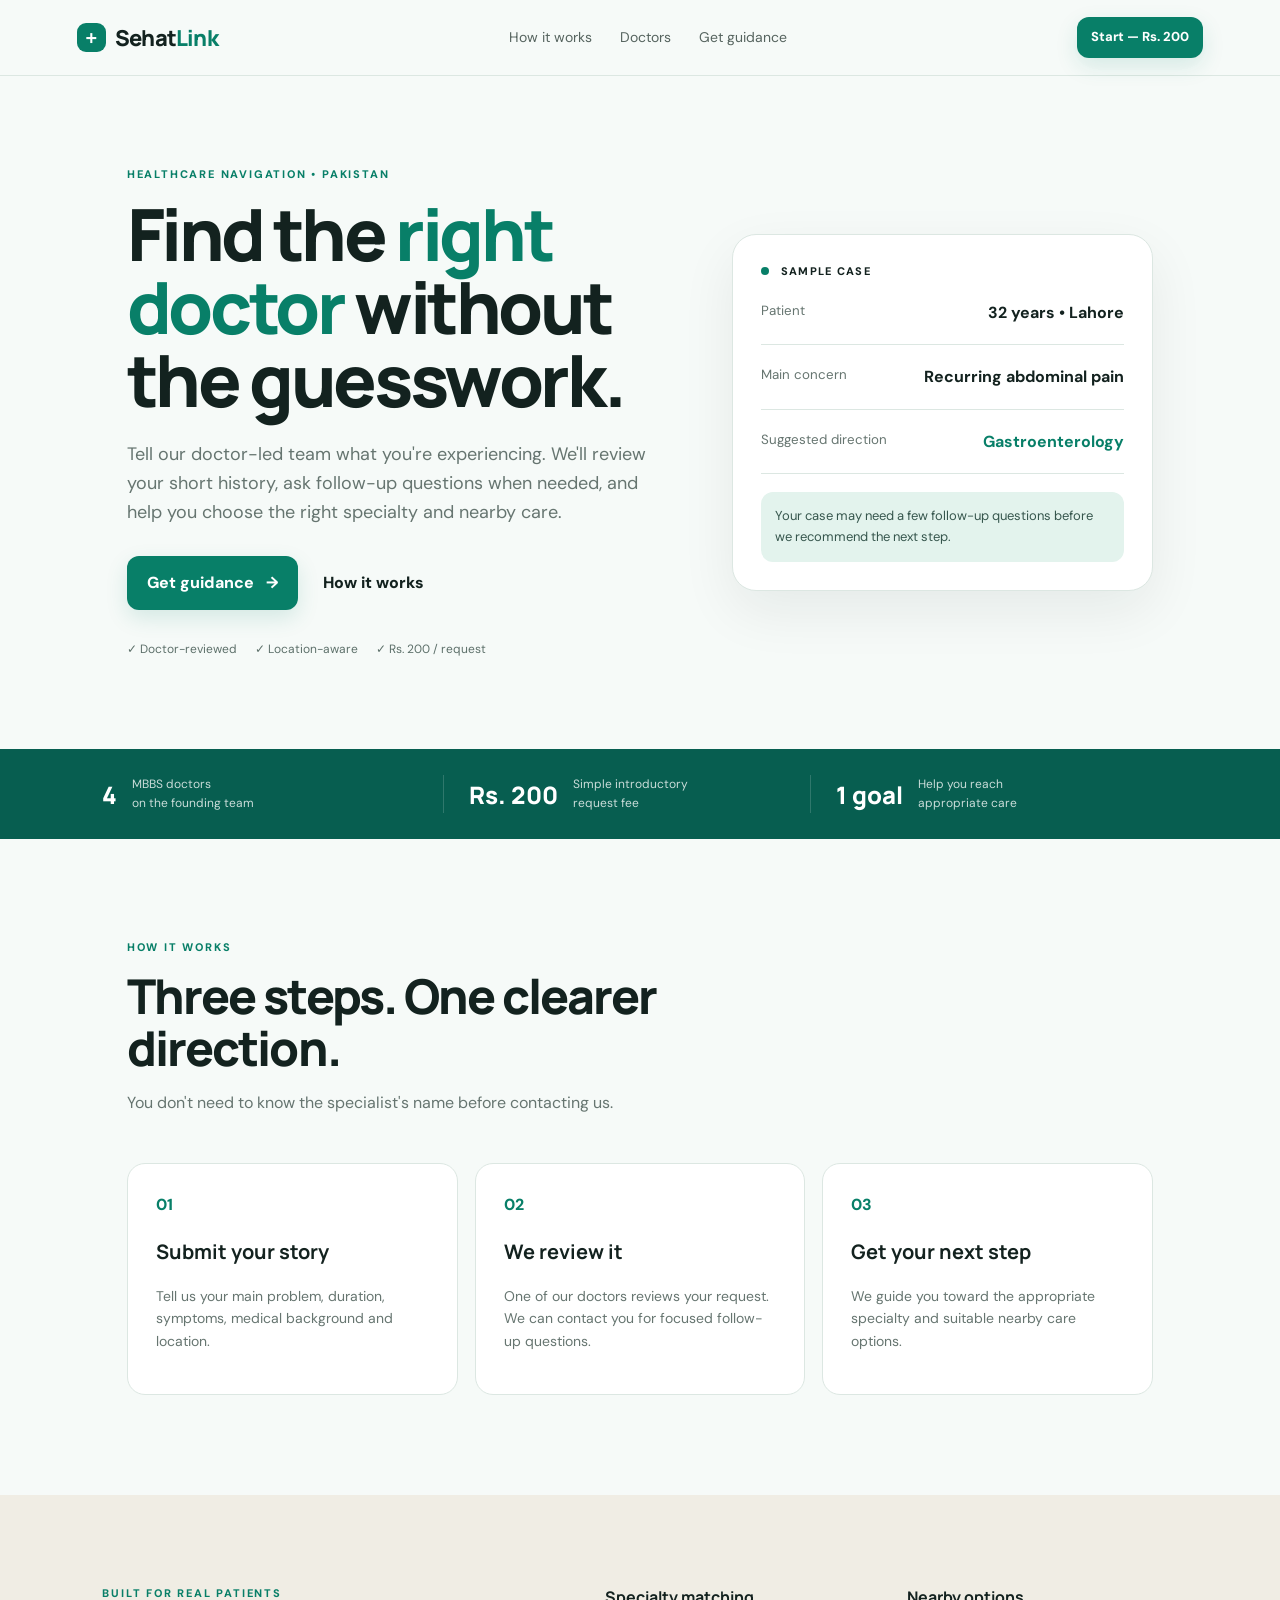
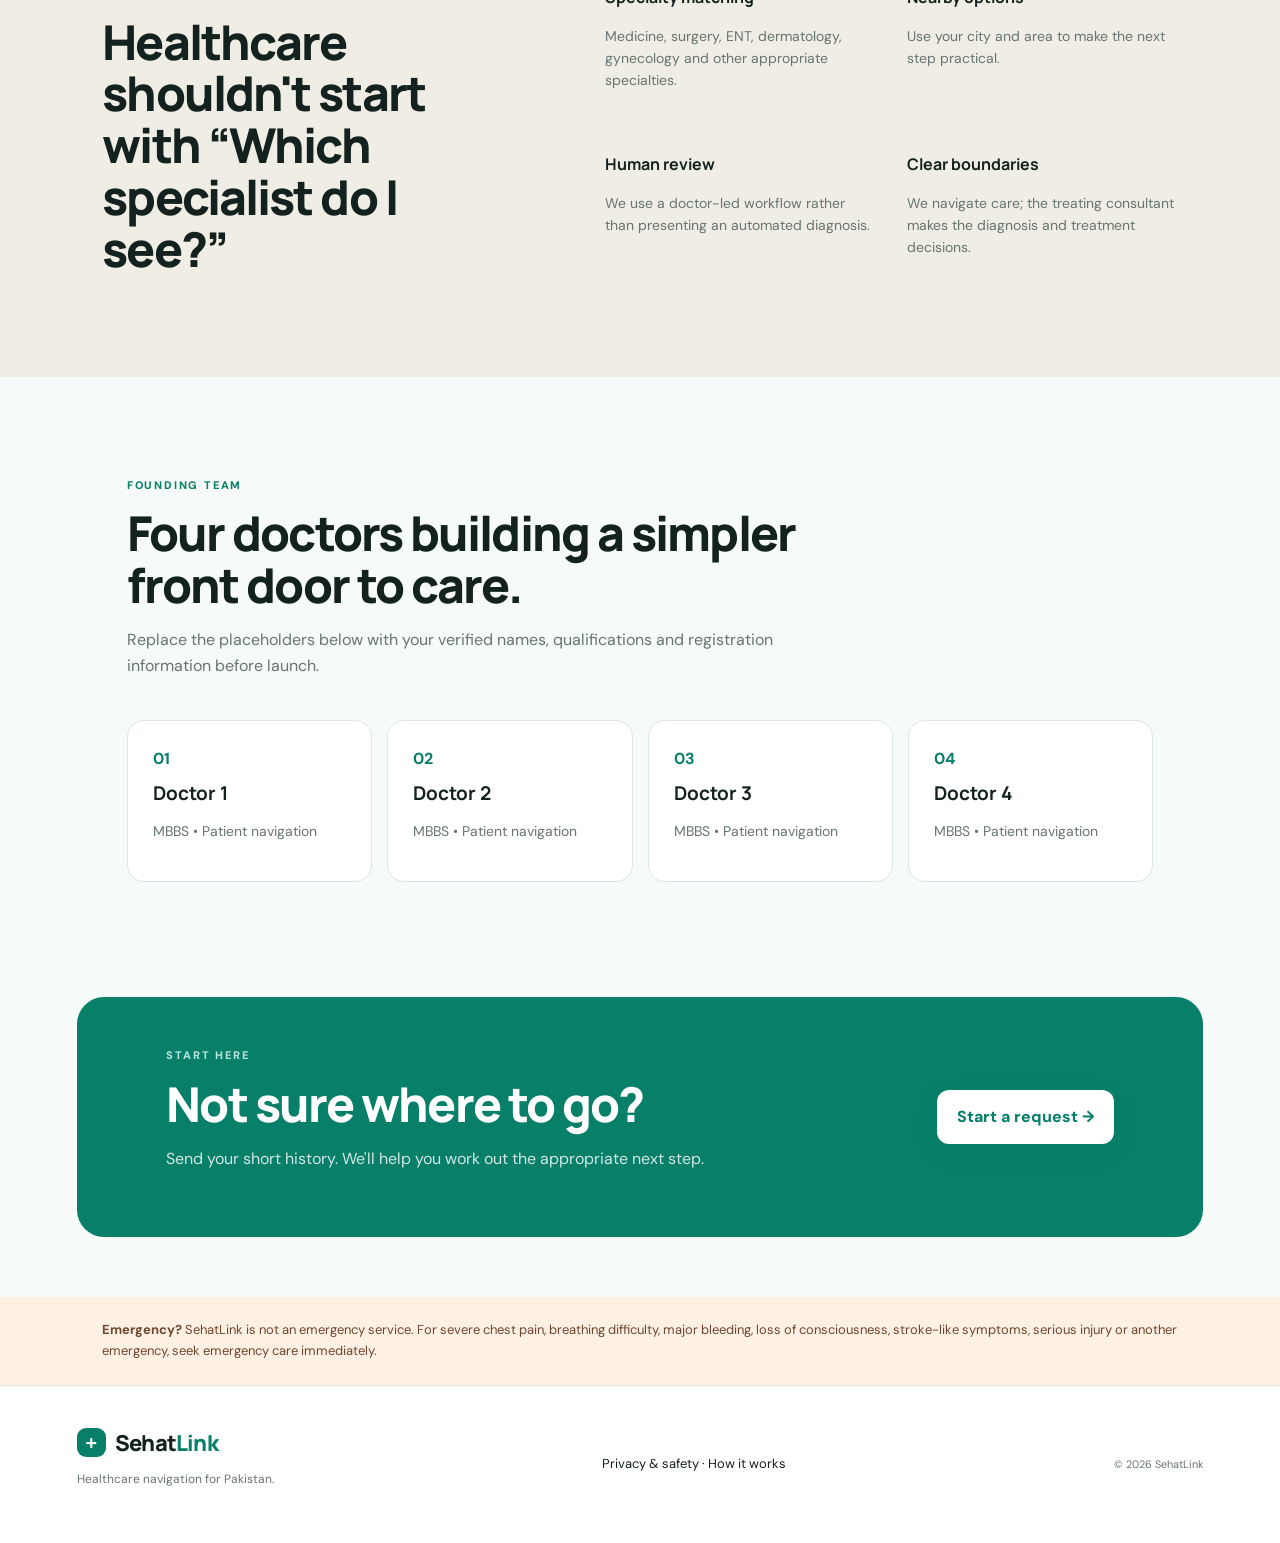
==== index.html @ db897bef "Add files via upload" ====
<!doctype html>
<html lang="en">
<head>
<meta charset="utf-8"><meta name="viewport" content="width=device-width,initial-scale=1">
<title>SehatLink — Find the right doctor</title>
<meta name="description" content="SehatLink helps patients in Pakistan identify the right specialist and find appropriate nearby care.">
<link rel="stylesheet" href="styles.css">
</head>
<body>
<header class="nav"><a class="brand" href="index.html"><b>+</b> Sehat<span>Link</span></a>
<nav><a href="#how">How it works</a><a href="#team">Doctors</a><a href="request.html">Get guidance</a></nav>
<a class="btn small" href="request.html">Start — Rs. 200</a></header>

<main>
<section class="hero">
<div><div class="eyebrow">HEALTHCARE NAVIGATION • PAKISTAN</div>
<h1>Find the <em>right doctor</em> without the guesswork.</h1>
<p>Tell our doctor-led team what you're experiencing. We'll review your short history, ask follow-up questions when needed, and help you choose the right specialty and nearby care.</p>
<div class="actions"><a class="btn" href="request.html">Get guidance <span>→</span></a><a class="plain" href="#how">How it works</a></div>
<div class="trust"><span>✓ Doctor-reviewed</span><span>✓ Location-aware</span><span>✓ Rs. 200 / request</span></div></div>
<div class="hero-panel"><div class="panel-label"><i></i> SAMPLE CASE</div>
<div class="case"><small>Patient</small><b>32 years • Lahore</b></div>
<div class="case"><small>Main concern</small><b>Recurring abdominal pain</b></div>
<div class="case"><small>Suggested direction</small><strong>Gastroenterology</strong></div>
<div class="case-note">Your case may need a few follow-up questions before we recommend the next step.</div></div>
</section>

<section class="stats"><div><b>4</b><span>MBBS doctors<br>on the founding team</span></div><div><b>Rs. 200</b><span>Simple introductory<br>request fee</span></div><div><b>1 goal</b><span>Help you reach<br>appropriate care</span></div></section>

<section id="how" class="section"><div class="head"><div class="eyebrow">HOW IT WORKS</div><h2>Three steps. One clearer direction.</h2><p>You don't need to know the specialist's name before contacting us.</p></div>
<div class="steps"><article><span>01</span><h3>Submit your story</h3><p>Tell us your main problem, duration, symptoms, medical background and location.</p></article>
<article><span>02</span><h3>We review it</h3><p>One of our doctors reviews your request. We can contact you for focused follow-up questions.</p></article>
<article><span>03</span><h3>Get your next step</h3><p>We guide you toward the appropriate specialty and suitable nearby care options.</p></article></div></section>

<section class="split"><div><div class="eyebrow">BUILT FOR REAL PATIENTS</div><h2>Healthcare shouldn't start with “Which specialist do I see?”</h2></div>
<div class="features"><div><b>Specialty matching</b><p>Medicine, surgery, ENT, dermatology, gynecology and other appropriate specialties.</p></div>
<div><b>Nearby options</b><p>Use your city and area to make the next step practical.</p></div>
<div><b>Human review</b><p>We use a doctor-led workflow rather than presenting an automated diagnosis.</p></div>
<div><b>Clear boundaries</b><p>We navigate care; the treating consultant makes the diagnosis and treatment decisions.</p></div></div></section>

<section id="team" class="section team"><div class="head"><div class="eyebrow">FOUNDING TEAM</div><h2>Four doctors building a simpler front door to care.</h2><p>Replace the placeholders below with your verified names, qualifications and registration information before launch.</p></div>
<div class="teamgrid"><div><b>01</b><h3>Doctor 1</h3><p>MBBS • Patient navigation</p></div><div><b>02</b><h3>Doctor 2</h3><p>MBBS • Patient navigation</p></div><div><b>03</b><h3>Doctor 3</h3><p>MBBS • Patient navigation</p></div><div><b>04</b><h3>Doctor 4</h3><p>MBBS • Patient navigation</p></div></div></section>

<section class="cta"><div><div class="eyebrow">START HERE</div><h2>Not sure where to go?</h2><p>Send your short history. We'll help you work out the appropriate next step.</p></div><a class="btn white" href="request.html">Start a request →</a></section>
<section class="alert"><b>Emergency?</b> SehatLink is not an emergency service. For severe chest pain, breathing difficulty, major bleeding, loss of consciousness, stroke-like symptoms, serious injury or another emergency, seek emergency care immediately.</section>
</main>
<footer><div><a class="brand" href="index.html"><b>+</b> Sehat<span>Link</span></a><p>Healthcare navigation for Pakistan.</p></div><div><a href="privacy.html">Privacy & safety</a> · <a href="how-it-works.html">How it works</a></div><small>© 2026 SehatLink</small></footer>
</body></html>
---- styles.css ----
@import url('https://fonts.googleapis.com/css2?family=DM+Sans:wght@400;500;600;700&family=Manrope:wght@600;700;800&display=swap');
:root{--ink:#13221f;--muted:#667570;--bg:#f6faf8;--white:#fff;--green:#087f68;--deep:#075e50;--mint:#e3f3ed;--cream:#f0ede4;--line:#dce7e2;--orange:#fff0e4}*{box-sizing:border-box}body{margin:0;background:var(--bg);color:var(--ink);font-family:"DM Sans",sans-serif;line-height:1.6}a{text-decoration:none;color:inherit}.nav{height:76px;padding:0 6%;display:flex;align-items:center;justify-content:space-between;border-bottom:1px solid var(--line);background:rgba(246,250,248,.92);position:sticky;top:0;z-index:5;backdrop-filter:blur(12px)}.brand{font:800 22px Manrope;letter-spacing:-.8px}.brand b{display:inline-grid;place-items:center;background:var(--green);color:#fff;width:29px;height:29px;border-radius:9px;margin-right:6px}.brand span{color:var(--green)}nav{display:flex;gap:28px;font-size:14px;color:#56645f}.btn{display:inline-flex;align-items:center;justify-content:center;gap:12px;background:var(--green);color:#fff;border:0;border-radius:12px;padding:14px 20px;font-weight:800;cursor:pointer;box-shadow:0 8px 22px #087f6824}.btn:hover{background:var(--deep)}.small{padding:10px 14px;font-size:13px}.white{background:#fff;color:var(--green)}.hero{max-width:1180px;margin:auto;padding:90px 6%;display:grid;grid-template-columns:1.12fr .88fr;gap:70px;align-items:center}.eyebrow{font-size:11px;font-weight:800;letter-spacing:1.8px;color:var(--green);margin-bottom:13px}.hero h1,.request-intro h1{font:800 clamp(44px,6vw,72px)/1.02 Manrope;letter-spacing:-3.4px;margin:0 0 23px}.hero h1 em{color:var(--green);font-style:normal}.hero p{font-size:18px;color:var(--muted);max-width:650px}.actions{display:flex;align-items:center;gap:25px;margin:30px 0}.plain{font-weight:800}.trust{display:flex;gap:18px;flex-wrap:wrap;font-size:12px;color:#5d706a}.hero-panel{background:#fff;border:1px solid var(--line);border-radius:24px;padding:28px;box-shadow:0 20px 55px #12201d12}.panel-label{font-size:11px;font-weight:800;letter-spacing:1.3px}.panel-label i{display:inline-block;width:8px;height:8px;background:var(--green);border-radius:50%;margin-right:7px}.case{display:flex;justify-content:space-between;gap:15px;padding:19px 0;border-bottom:1px solid var(--line)}.case small{color:var(--muted)}.case strong{color:var(--green)}.case-note{margin-top:18px;padding:14px;background:var(--mint);border-radius:12px;font-size:13px;color:#36564d}.stats{display:grid;grid-template-columns:repeat(3,1fr);background:var(--deep);color:#fff;padding:26px 8%;gap:25px}.stats div{display:flex;align-items:center;gap:15px;border-right:1px solid #ffffff2a}.stats div:last-child{border:0}.stats b{font:800 24px Manrope}.stats span{font-size:12px;opacity:.78}.section{max-width:1180px;margin:auto;padding:100px 6%}.head{max-width:700px}.head h2,.split h2,.cta h2{font:800 clamp(31px,4vw,48px)/1.08 Manrope;letter-spacing:-1.9px;margin:0 0 12px}.head p{color:var(--muted)}.steps{display:grid;grid-template-columns:repeat(3,1fr);gap:17px;margin-top:48px}.steps article{background:#fff;border:1px solid var(--line);border-radius:18px;padding:28px}.steps span{color:var(--green);font-weight:800}.steps h3{font:700 20px Manrope}.steps p,.features p,.teamgrid p{font-size:14px;color:var(--muted)}.split{background:var(--cream);padding:90px 8%;display:grid;grid-template-columns:.85fr 1.15fr;gap:80px}.features{display:grid;grid-template-columns:1fr 1fr;gap:32px}.features b{font:700 16px Manrope}.teamgrid{display:grid;grid-template-columns:repeat(4,1fr);gap:15px;margin-top:42px}.teamgrid>div{background:#fff;border:1px solid var(--line);border-radius:17px;padding:25px}.teamgrid b{color:var(--green)}.teamgrid h3{font:700 19px Manrope;margin:8px 0 0}.cta{margin:15px 6% 60px;padding:50px 7%;border-radius:27px;background:var(--green);color:#fff;display:flex;justify-content:space-between;align-items:center;gap:30px}.cta .eyebrow{color:#b8e5db}.cta p{opacity:.82}.alert{background:var(--orange);padding:23px 8%;font-size:13px;color:#70462d}.alert p{margin:6px 0}.big{margin-top:45px;border:1px solid #ead9c9;border-radius:17px}.request,.info{max-width:920px;margin:auto;padding:72px 6%}.request-intro{max-width:720px;margin-bottom:35px}.request-intro h1{font-size:52px}.request-intro p{color:var(--muted);font-size:17px}.progress{height:5px;background:var(--line);border-radius:9px;margin-bottom:24px}.progress span:first-child{display:block;width:50%;height:100%;background:var(--green);border-radius:9px}.progress.hidden{display:none}form,.payment{background:#fff;border:1px solid var(--line);border-radius:23px;padding:32px;box-shadow:0 20px 55px #12201d0d}form section{padding-bottom:27px;margin-bottom:28px;border-bottom:1px solid var(--line)}form section:last-of-type{border-bottom:0}.grid{display:grid;grid-template-columns:1fr 1fr;gap:16px}label{font-size:13px;font-weight:700;display:block;margin-bottom:14px}input,select,textarea{width:100%;margin-top:7px;border:1px solid #d4dfda;border-radius:10px;padding:13px 14px;font:inherit;background:#fbfdfc;outline:none}textarea{resize:vertical}input:focus,select:focus,textarea:focus{border-color:var(--green);box-shadow:0 0 0 3px #087f6814}.choices{display:grid;grid-template-columns:1fr 1fr;gap:12px}.choices label{border:1px solid var(--line);padding:16px;border-radius:13px}.choices input{width:auto;margin-right:8px}.consent label{font-weight:400;color:var(--muted);display:flex;gap:8px}.consent input{width:auto;margin-top:3px}.fee{background:var(--mint);padding:20px;border-radius:15px;display:flex;justify-content:space-between;gap:20px;align-items:center}.fee small{font-weight:800;letter-spacing:1.2px;color:var(--green)}.fee strong{display:block;font:800 30px Manrope}.fee p{font-size:12px;color:#45665d}.paytag{border:1px dashed #74a99d;padding:15px;text-align:center;font-size:10px;font-weight:800;color:var(--green);border-radius:10px}.full{width:100%}.tiny{font-size:11px;color:var(--muted);text-align:center}.hidden{display:none}.payment h2{font:800 35px Manrope}.caseid{padding:15px;background:var(--mint);border-radius:10px;margin:20px 0}.paymethods{display:grid;grid-template-columns:repeat(3,1fr);gap:12px;margin:20px 0 28px}.paymethods div{border:1px solid var(--line);padding:18px;border-radius:12px}.paymethods b,.paymethods small{display:block}.paymethods small{font-size:11px;color:var(--muted);margin-top:5px}.timeline article{display:grid;grid-template-columns:65px 1fr;gap:20px;padding:28px 0;border-top:1px solid var(--line)}.timeline i{font-style:normal;font-weight:800;color:var(--green)}.timeline h2{font:700 24px Manrope;margin:0}.timeline p{color:var(--muted);margin:5px 0}.privacygrid{display:grid;grid-template-columns:1fr 1fr;gap:16px}.privacygrid div{background:#fff;border:1px solid var(--line);border-radius:16px;padding:24px}.privacygrid h2{font:700 20px Manrope;margin:0}.privacygrid p{font-size:14px;color:var(--muted)}footer{padding:42px 6%;display:flex;align-items:center;justify-content:space-between;gap:20px;background:#fff;border-top:1px solid var(--line);font-size:13px}footer p{font-size:12px;color:var(--muted)}footer small{color:var(--muted)}@media(max-width:800px){.nav{padding:0 4%;height:68px}.nav nav{display:none}.nav .small{display:none}.hero{grid-template-columns:1fr;padding-top:65px}.stats{grid-template-columns:1fr}.stats div{border-right:0;border-bottom:1px solid #ffffff2a;padding-bottom:15px}.steps,.teamgrid,.features,.privacygrid,.choices,.paymethods,.grid,.split{grid-template-columns:1fr}.split{padding:70px 7%;gap:35px}.cta{display:block;margin:10px 4% 45px}.cta .btn{margin-top:15px}.request,.info{padding-top:55px}.request-intro h1{font-size:40px}form,.payment{padding:21px}footer{align-items:flex-start;flex-direction:column}.hero h1{letter-spacing:-2.3px}}
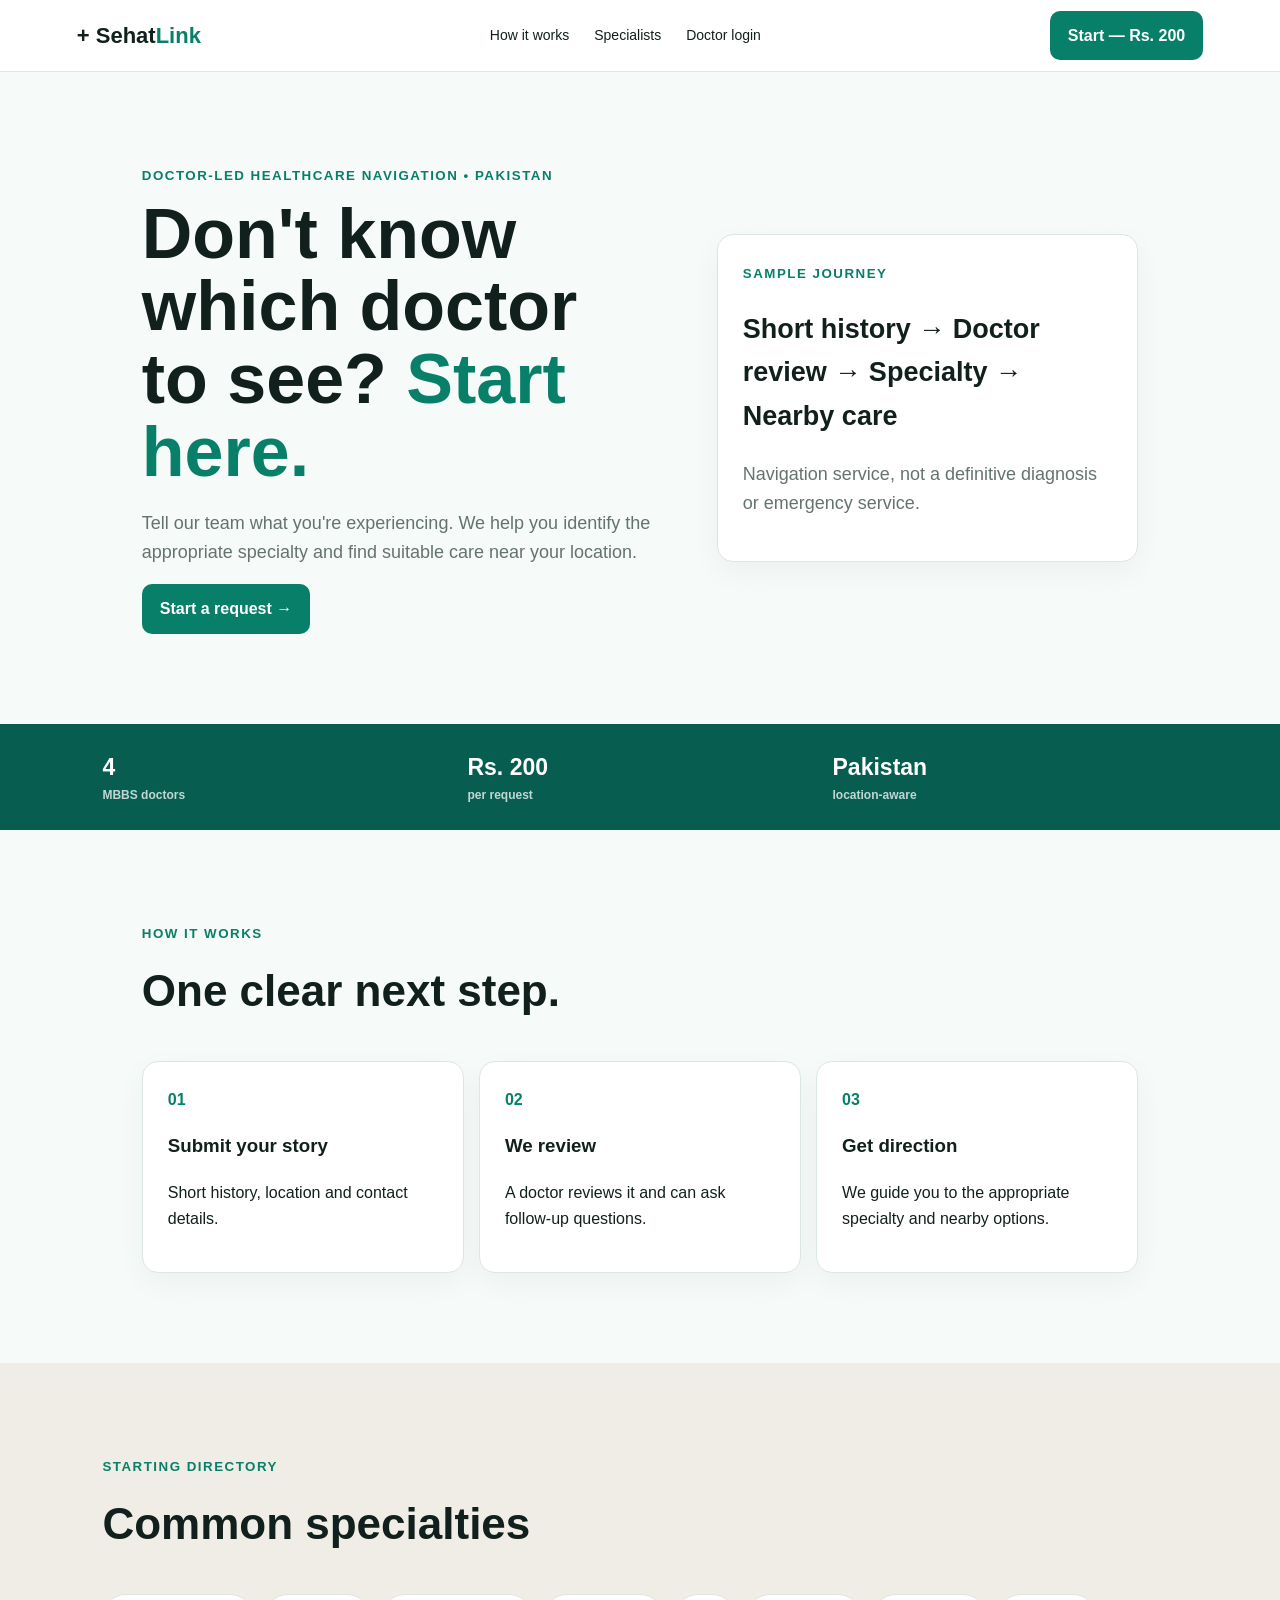
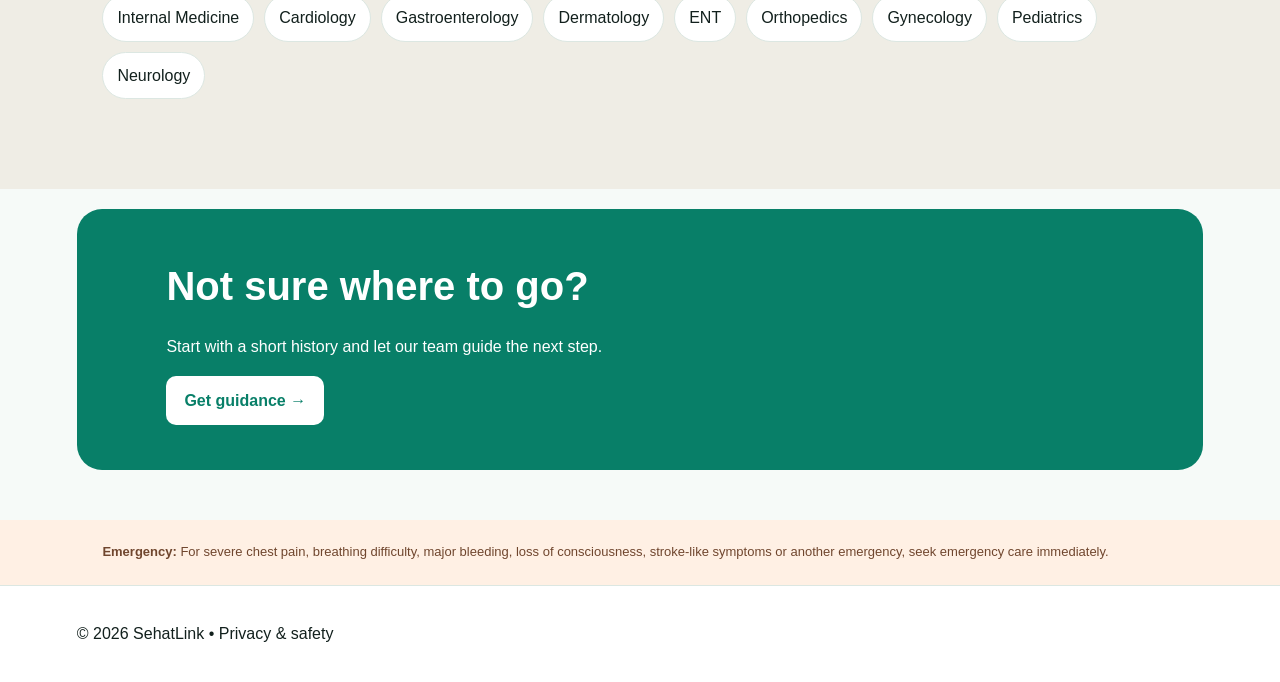
==== commit 10a9b1b6: "Add files via upload" ====
--- a/index.html
+++ b/index.html
@@ -1,48 +1,9 @@
-<!doctype html>
-<html lang="en">
-<head>
-<meta charset="utf-8"><meta name="viewport" content="width=device-width,initial-scale=1">
-<title>SehatLink — Find the right doctor</title>
-<meta name="description" content="SehatLink helps patients in Pakistan identify the right specialist and find appropriate nearby care.">
-<link rel="stylesheet" href="styles.css">
-</head>
-<body>
-<header class="nav"><a class="brand" href="index.html"><b>+</b> Sehat<span>Link</span></a>
-<nav><a href="#how">How it works</a><a href="#team">Doctors</a><a href="request.html">Get guidance</a></nav>
-<a class="btn small" href="request.html">Start — Rs. 200</a></header>
-
-<main>
-<section class="hero">
-<div><div class="eyebrow">HEALTHCARE NAVIGATION • PAKISTAN</div>
-<h1>Find the <em>right doctor</em> without the guesswork.</h1>
-<p>Tell our doctor-led team what you're experiencing. We'll review your short history, ask follow-up questions when needed, and help you choose the right specialty and nearby care.</p>
-<div class="actions"><a class="btn" href="request.html">Get guidance <span>→</span></a><a class="plain" href="#how">How it works</a></div>
-<div class="trust"><span>✓ Doctor-reviewed</span><span>✓ Location-aware</span><span>✓ Rs. 200 / request</span></div></div>
-<div class="hero-panel"><div class="panel-label"><i></i> SAMPLE CASE</div>
-<div class="case"><small>Patient</small><b>32 years • Lahore</b></div>
-<div class="case"><small>Main concern</small><b>Recurring abdominal pain</b></div>
-<div class="case"><small>Suggested direction</small><strong>Gastroenterology</strong></div>
-<div class="case-note">Your case may need a few follow-up questions before we recommend the next step.</div></div>
-</section>
-
-<section class="stats"><div><b>4</b><span>MBBS doctors<br>on the founding team</span></div><div><b>Rs. 200</b><span>Simple introductory<br>request fee</span></div><div><b>1 goal</b><span>Help you reach<br>appropriate care</span></div></section>
-
-<section id="how" class="section"><div class="head"><div class="eyebrow">HOW IT WORKS</div><h2>Three steps. One clearer direction.</h2><p>You don't need to know the specialist's name before contacting us.</p></div>
-<div class="steps"><article><span>01</span><h3>Submit your story</h3><p>Tell us your main problem, duration, symptoms, medical background and location.</p></article>
-<article><span>02</span><h3>We review it</h3><p>One of our doctors reviews your request. We can contact you for focused follow-up questions.</p></article>
-<article><span>03</span><h3>Get your next step</h3><p>We guide you toward the appropriate specialty and suitable nearby care options.</p></article></div></section>
-
-<section class="split"><div><div class="eyebrow">BUILT FOR REAL PATIENTS</div><h2>Healthcare shouldn't start with “Which specialist do I see?”</h2></div>
-<div class="features"><div><b>Specialty matching</b><p>Medicine, surgery, ENT, dermatology, gynecology and other appropriate specialties.</p></div>
-<div><b>Nearby options</b><p>Use your city and area to make the next step practical.</p></div>
-<div><b>Human review</b><p>We use a doctor-led workflow rather than presenting an automated diagnosis.</p></div>
-<div><b>Clear boundaries</b><p>We navigate care; the treating consultant makes the diagnosis and treatment decisions.</p></div></div></section>
-
-<section id="team" class="section team"><div class="head"><div class="eyebrow">FOUNDING TEAM</div><h2>Four doctors building a simpler front door to care.</h2><p>Replace the placeholders below with your verified names, qualifications and registration information before launch.</p></div>
-<div class="teamgrid"><div><b>01</b><h3>Doctor 1</h3><p>MBBS • Patient navigation</p></div><div><b>02</b><h3>Doctor 2</h3><p>MBBS • Patient navigation</p></div><div><b>03</b><h3>Doctor 3</h3><p>MBBS • Patient navigation</p></div><div><b>04</b><h3>Doctor 4</h3><p>MBBS • Patient navigation</p></div></div></section>
-
-<section class="cta"><div><div class="eyebrow">START HERE</div><h2>Not sure where to go?</h2><p>Send your short history. We'll help you work out the appropriate next step.</p></div><a class="btn white" href="request.html">Start a request →</a></section>
-<section class="alert"><b>Emergency?</b> SehatLink is not an emergency service. For severe chest pain, breathing difficulty, major bleeding, loss of consciousness, stroke-like symptoms, serious injury or another emergency, seek emergency care immediately.</section>
-</main>
-<footer><div><a class="brand" href="index.html"><b>+</b> Sehat<span>Link</span></a><p>Healthcare navigation for Pakistan.</p></div><div><a href="privacy.html">Privacy & safety</a> · <a href="how-it-works.html">How it works</a></div><small>© 2026 SehatLink</small></footer>
-</body></html>+<!doctype html><html><head><meta charset="utf-8"><meta name="viewport" content="width=device-width,initial-scale=1"><title>SehatLink Pakistan</title><link rel="stylesheet" href="styles.css"></head><body>
+<header><a class="logo" href="index.html">+ Sehat<span>Link</span></a><nav><a href="#how">How it works</a><a href="specialists.html">Specialists</a><a href="doctor-login.html">Doctor login</a></nav><a class="btn" href="request.html">Start — Rs. 200</a></header>
+<main><section class="hero"><div><small>DOCTOR-LED HEALTHCARE NAVIGATION • PAKISTAN</small><h1>Don't know which doctor to see? <em>Start here.</em></h1><p>Tell our team what you're experiencing. We help you identify the appropriate specialty and find suitable care near your location.</p><a class="btn" href="request.html">Start a request →</a></div><div class="card"><small>SAMPLE JOURNEY</small><h2>Short history → Doctor review → Specialty → Nearby care</h2><p>Navigation service, not a definitive diagnosis or emergency service.</p></div></section>
+<section class="stats"><b>4 <small>MBBS doctors</small></b><b>Rs. 200 <small>per request</small></b><b>Pakistan <small>location-aware</small></b></section>
+<section id="how" class="section"><small>HOW IT WORKS</small><h2>One clear next step.</h2><div class="grid3"><article><b>01</b><h3>Submit your story</h3><p>Short history, location and contact details.</p></article><article><b>02</b><h3>We review</h3><p>A doctor reviews it and can ask follow-up questions.</p></article><article><b>03</b><h3>Get direction</h3><p>We guide you to the appropriate specialty and nearby options.</p></article></div></section>
+<section class="section cream"><small>STARTING DIRECTORY</small><h2>Common specialties</h2><div class="chips"><span>Internal Medicine</span><span>Cardiology</span><span>Gastroenterology</span><span>Dermatology</span><span>ENT</span><span>Orthopedics</span><span>Gynecology</span><span>Pediatrics</span><span>Neurology</span></div></section>
+<section class="cta"><h2>Not sure where to go?</h2><p>Start with a short history and let our team guide the next step.</p><a class="btn white" href="request.html">Get guidance →</a></section>
+<div class="alert"><b>Emergency:</b> For severe chest pain, breathing difficulty, major bleeding, loss of consciousness, stroke-like symptoms or another emergency, seek emergency care immediately.</div></main>
+<footer>© 2026 SehatLink • <a href="privacy.html">Privacy & safety</a></footer></body></html>
--- a/styles.css
+++ b/styles.css
@@ -1,2 +1 @@
-@import url('https://fonts.googleapis.com/css2?family=DM+Sans:wght@400;500;600;700&family=Manrope:wght@600;700;800&display=swap');
-:root{--ink:#13221f;--muted:#667570;--bg:#f6faf8;--white:#fff;--green:#087f68;--deep:#075e50;--mint:#e3f3ed;--cream:#f0ede4;--line:#dce7e2;--orange:#fff0e4}*{box-sizing:border-box}body{margin:0;background:var(--bg);color:var(--ink);font-family:"DM Sans",sans-serif;line-height:1.6}a{text-decoration:none;color:inherit}.nav{height:76px;padding:0 6%;display:flex;align-items:center;justify-content:space-between;border-bottom:1px solid var(--line);background:rgba(246,250,248,.92);position:sticky;top:0;z-index:5;backdrop-filter:blur(12px)}.brand{font:800 22px Manrope;letter-spacing:-.8px}.brand b{display:inline-grid;place-items:center;background:var(--green);color:#fff;width:29px;height:29px;border-radius:9px;margin-right:6px}.brand span{color:var(--green)}nav{display:flex;gap:28px;font-size:14px;color:#56645f}.btn{display:inline-flex;align-items:center;justify-content:center;gap:12px;background:var(--green);color:#fff;border:0;border-radius:12px;padding:14px 20px;font-weight:800;cursor:pointer;box-shadow:0 8px 22px #087f6824}.btn:hover{background:var(--deep)}.small{padding:10px 14px;font-size:13px}.white{background:#fff;color:var(--green)}.hero{max-width:1180px;margin:auto;padding:90px 6%;display:grid;grid-template-columns:1.12fr .88fr;gap:70px;align-items:center}.eyebrow{font-size:11px;font-weight:800;letter-spacing:1.8px;color:var(--green);margin-bottom:13px}.hero h1,.request-intro h1{font:800 clamp(44px,6vw,72px)/1.02 Manrope;letter-spacing:-3.4px;margin:0 0 23px}.hero h1 em{color:var(--green);font-style:normal}.hero p{font-size:18px;color:var(--muted);max-width:650px}.actions{display:flex;align-items:center;gap:25px;margin:30px 0}.plain{font-weight:800}.trust{display:flex;gap:18px;flex-wrap:wrap;font-size:12px;color:#5d706a}.hero-panel{background:#fff;border:1px solid var(--line);border-radius:24px;padding:28px;box-shadow:0 20px 55px #12201d12}.panel-label{font-size:11px;font-weight:800;letter-spacing:1.3px}.panel-label i{display:inline-block;width:8px;height:8px;background:var(--green);border-radius:50%;margin-right:7px}.case{display:flex;justify-content:space-between;gap:15px;padding:19px 0;border-bottom:1px solid var(--line)}.case small{color:var(--muted)}.case strong{color:var(--green)}.case-note{margin-top:18px;padding:14px;background:var(--mint);border-radius:12px;font-size:13px;color:#36564d}.stats{display:grid;grid-template-columns:repeat(3,1fr);background:var(--deep);color:#fff;padding:26px 8%;gap:25px}.stats div{display:flex;align-items:center;gap:15px;border-right:1px solid #ffffff2a}.stats div:last-child{border:0}.stats b{font:800 24px Manrope}.stats span{font-size:12px;opacity:.78}.section{max-width:1180px;margin:auto;padding:100px 6%}.head{max-width:700px}.head h2,.split h2,.cta h2{font:800 clamp(31px,4vw,48px)/1.08 Manrope;letter-spacing:-1.9px;margin:0 0 12px}.head p{color:var(--muted)}.steps{display:grid;grid-template-columns:repeat(3,1fr);gap:17px;margin-top:48px}.steps article{background:#fff;border:1px solid var(--line);border-radius:18px;padding:28px}.steps span{color:var(--green);font-weight:800}.steps h3{font:700 20px Manrope}.steps p,.features p,.teamgrid p{font-size:14px;color:var(--muted)}.split{background:var(--cream);padding:90px 8%;display:grid;grid-template-columns:.85fr 1.15fr;gap:80px}.features{display:grid;grid-template-columns:1fr 1fr;gap:32px}.features b{font:700 16px Manrope}.teamgrid{display:grid;grid-template-columns:repeat(4,1fr);gap:15px;margin-top:42px}.teamgrid>div{background:#fff;border:1px solid var(--line);border-radius:17px;padding:25px}.teamgrid b{color:var(--green)}.teamgrid h3{font:700 19px Manrope;margin:8px 0 0}.cta{margin:15px 6% 60px;padding:50px 7%;border-radius:27px;background:var(--green);color:#fff;display:flex;justify-content:space-between;align-items:center;gap:30px}.cta .eyebrow{color:#b8e5db}.cta p{opacity:.82}.alert{background:var(--orange);padding:23px 8%;font-size:13px;color:#70462d}.alert p{margin:6px 0}.big{margin-top:45px;border:1px solid #ead9c9;border-radius:17px}.request,.info{max-width:920px;margin:auto;padding:72px 6%}.request-intro{max-width:720px;margin-bottom:35px}.request-intro h1{font-size:52px}.request-intro p{color:var(--muted);font-size:17px}.progress{height:5px;background:var(--line);border-radius:9px;margin-bottom:24px}.progress span:first-child{display:block;width:50%;height:100%;background:var(--green);border-radius:9px}.progress.hidden{display:none}form,.payment{background:#fff;border:1px solid var(--line);border-radius:23px;padding:32px;box-shadow:0 20px 55px #12201d0d}form section{padding-bottom:27px;margin-bottom:28px;border-bottom:1px solid var(--line)}form section:last-of-type{border-bottom:0}.grid{display:grid;grid-template-columns:1fr 1fr;gap:16px}label{font-size:13px;font-weight:700;display:block;margin-bottom:14px}input,select,textarea{width:100%;margin-top:7px;border:1px solid #d4dfda;border-radius:10px;padding:13px 14px;font:inherit;background:#fbfdfc;outline:none}textarea{resize:vertical}input:focus,select:focus,textarea:focus{border-color:var(--green);box-shadow:0 0 0 3px #087f6814}.choices{display:grid;grid-template-columns:1fr 1fr;gap:12px}.choices label{border:1px solid var(--line);padding:16px;border-radius:13px}.choices input{width:auto;margin-right:8px}.consent label{font-weight:400;color:var(--muted);display:flex;gap:8px}.consent input{width:auto;margin-top:3px}.fee{background:var(--mint);padding:20px;border-radius:15px;display:flex;justify-content:space-between;gap:20px;align-items:center}.fee small{font-weight:800;letter-spacing:1.2px;color:var(--green)}.fee strong{display:block;font:800 30px Manrope}.fee p{font-size:12px;color:#45665d}.paytag{border:1px dashed #74a99d;padding:15px;text-align:center;font-size:10px;font-weight:800;color:var(--green);border-radius:10px}.full{width:100%}.tiny{font-size:11px;color:var(--muted);text-align:center}.hidden{display:none}.payment h2{font:800 35px Manrope}.caseid{padding:15px;background:var(--mint);border-radius:10px;margin:20px 0}.paymethods{display:grid;grid-template-columns:repeat(3,1fr);gap:12px;margin:20px 0 28px}.paymethods div{border:1px solid var(--line);padding:18px;border-radius:12px}.paymethods b,.paymethods small{display:block}.paymethods small{font-size:11px;color:var(--muted);margin-top:5px}.timeline article{display:grid;grid-template-columns:65px 1fr;gap:20px;padding:28px 0;border-top:1px solid var(--line)}.timeline i{font-style:normal;font-weight:800;color:var(--green)}.timeline h2{font:700 24px Manrope;margin:0}.timeline p{color:var(--muted);margin:5px 0}.privacygrid{display:grid;grid-template-columns:1fr 1fr;gap:16px}.privacygrid div{background:#fff;border:1px solid var(--line);border-radius:16px;padding:24px}.privacygrid h2{font:700 20px Manrope;margin:0}.privacygrid p{font-size:14px;color:var(--muted)}footer{padding:42px 6%;display:flex;align-items:center;justify-content:space-between;gap:20px;background:#fff;border-top:1px solid var(--line);font-size:13px}footer p{font-size:12px;color:var(--muted)}footer small{color:var(--muted)}@media(max-width:800px){.nav{padding:0 4%;height:68px}.nav nav{display:none}.nav .small{display:none}.hero{grid-template-columns:1fr;padding-top:65px}.stats{grid-template-columns:1fr}.stats div{border-right:0;border-bottom:1px solid #ffffff2a;padding-bottom:15px}.steps,.teamgrid,.features,.privacygrid,.choices,.paymethods,.grid,.split{grid-template-columns:1fr}.split{padding:70px 7%;gap:35px}.cta{display:block;margin:10px 4% 45px}.cta .btn{margin-top:15px}.request,.info{padding-top:55px}.request-intro h1{font-size:40px}form,.payment{padding:21px}footer{align-items:flex-start;flex-direction:column}.hero h1{letter-spacing:-2.3px}}
+*{box-sizing:border-box}body{margin:0;background:#f6faf8;color:#12201d;font:16px Arial,sans-serif;line-height:1.6}a{text-decoration:none;color:inherit}header{height:72px;padding:0 6%;display:flex;align-items:center;justify-content:space-between;background:#fff;border-bottom:1px solid #dce7e2;position:sticky;top:0;z-index:5}.logo{font-size:22px;font-weight:800}.logo b{background:#087f68;color:#fff;border-radius:8px;padding:3px 9px;margin-right:5px}.logo span{color:#087f68}nav{display:flex;gap:25px;font-size:14px}.btn{display:inline-block;background:#087f68;color:#fff;padding:12px 18px;border-radius:10px;font-weight:700;border:0;cursor:pointer}.white{background:#fff;color:#087f68}.small{padding:9px 13px;font-size:13px}.hero{max-width:1150px;margin:auto;padding:90px 6%;display:grid;grid-template-columns:1.1fr .9fr;gap:60px;align-items:center}.hero h1,.formpage h1{font-size:clamp(42px,6vw,70px);line-height:1.04;margin:10px 0 20px}.hero h1 em{color:#087f68;font-style:normal}.hero p{font-size:18px;color:#65736f}.hero small,.section>small,.formpage>small{color:#087f68;font-weight:800;letter-spacing:1.5px}.card,.grid3 article,.team article,.cards article,form,.result,.cases,.metrics b{background:#fff;border:1px solid #dce7e2;border-radius:16px;padding:25px;box-shadow:0 10px 30px #12201d0b}.card h2{font-size:27px}.stats{display:grid;grid-template-columns:repeat(3,1fr);background:#075e50;color:#fff;padding:25px 8%;gap:20px}.stats b{font-size:23px}.stats small{display:block;font-size:12px;opacity:.75}.section{max-width:1150px;margin:auto;padding:90px 6%}.section h2{font-size:44px;margin:10px 0 35px}.grid3{display:grid;grid-template-columns:repeat(3,1fr);gap:15px}.grid3 article b{color:#087f68}.cream{max-width:none;background:#efede5;padding-left:8%;padding-right:8%}.chips{display:flex;gap:10px;flex-wrap:wrap}.chips span{background:#fff;border:1px solid #dce7e2;padding:10px 14px;border-radius:99px}.cta{margin:20px 6% 50px;background:#087f68;color:#fff;padding:45px 7%;border-radius:25px}.cta h2{font-size:40px;margin:0}.alert{background:#fff0e4;padding:22px 8%;font-size:13px;color:#70462e}footer{padding:35px 6%;background:#fff;border-top:1px solid #dce7e2}.formpage{max-width:900px;margin:auto;padding:65px 6%}.formpage>p{color:#65736f}.grid2{display:grid;grid-template-columns:1fr 1fr;gap:15px}form h2{margin-top:0;border-top:1px solid #dce7e2;padding-top:25px}label{display:block;font-size:13px;font-weight:700;margin:14px 0}input,select,textarea{width:100%;margin-top:6px;padding:12px;border:1px solid #ccd9d4;border-radius:9px;font:inherit;background:#fbfdfc}.check{font-weight:400;color:#65736f}.check input{width:auto}.fee{background:#e3f3ed;padding:18px;border-radius:12px;margin:20px 0}.full{width:100%}.tiny{font-size:11px;text-align:center;color:#65736f}.hidden{display:none}.result{margin-top:20px}.metrics{display:grid;grid-template-columns:repeat(4,1fr);gap:12px;margin:25px 0}.metrics b{font-size:28px}.metrics small{display:block;font-size:9px;color:#65736f}.board{display:grid;grid-template-columns:1fr 1.2fr;gap:15px}.cases button{display:block;width:100%;padding:16px;border:0;border-top:1px solid #dce7e2;background:#fff;text-align:left;cursor:pointer}.demo{background:#fff0e4;color:#87552e;padding:5px 8px;border-radius:99px;font-size:10px;font-weight:800}.login{min-height:90vh;display:grid;place-items:center;padding:30px}.cards article h3{margin-top:0}.cards{margin-top:25px}@media(max-width:800px){nav{display:none}.hero,.board{grid-template-columns:1fr}.grid3,.grid2,.metrics{grid-template-columns:1fr}.stats{grid-template-columns:1fr}.hero{padding-top:55px}.section h2{font-size:34px}.cta{margin:10px 4% 35px}.formpage{padding:50px 5%}}
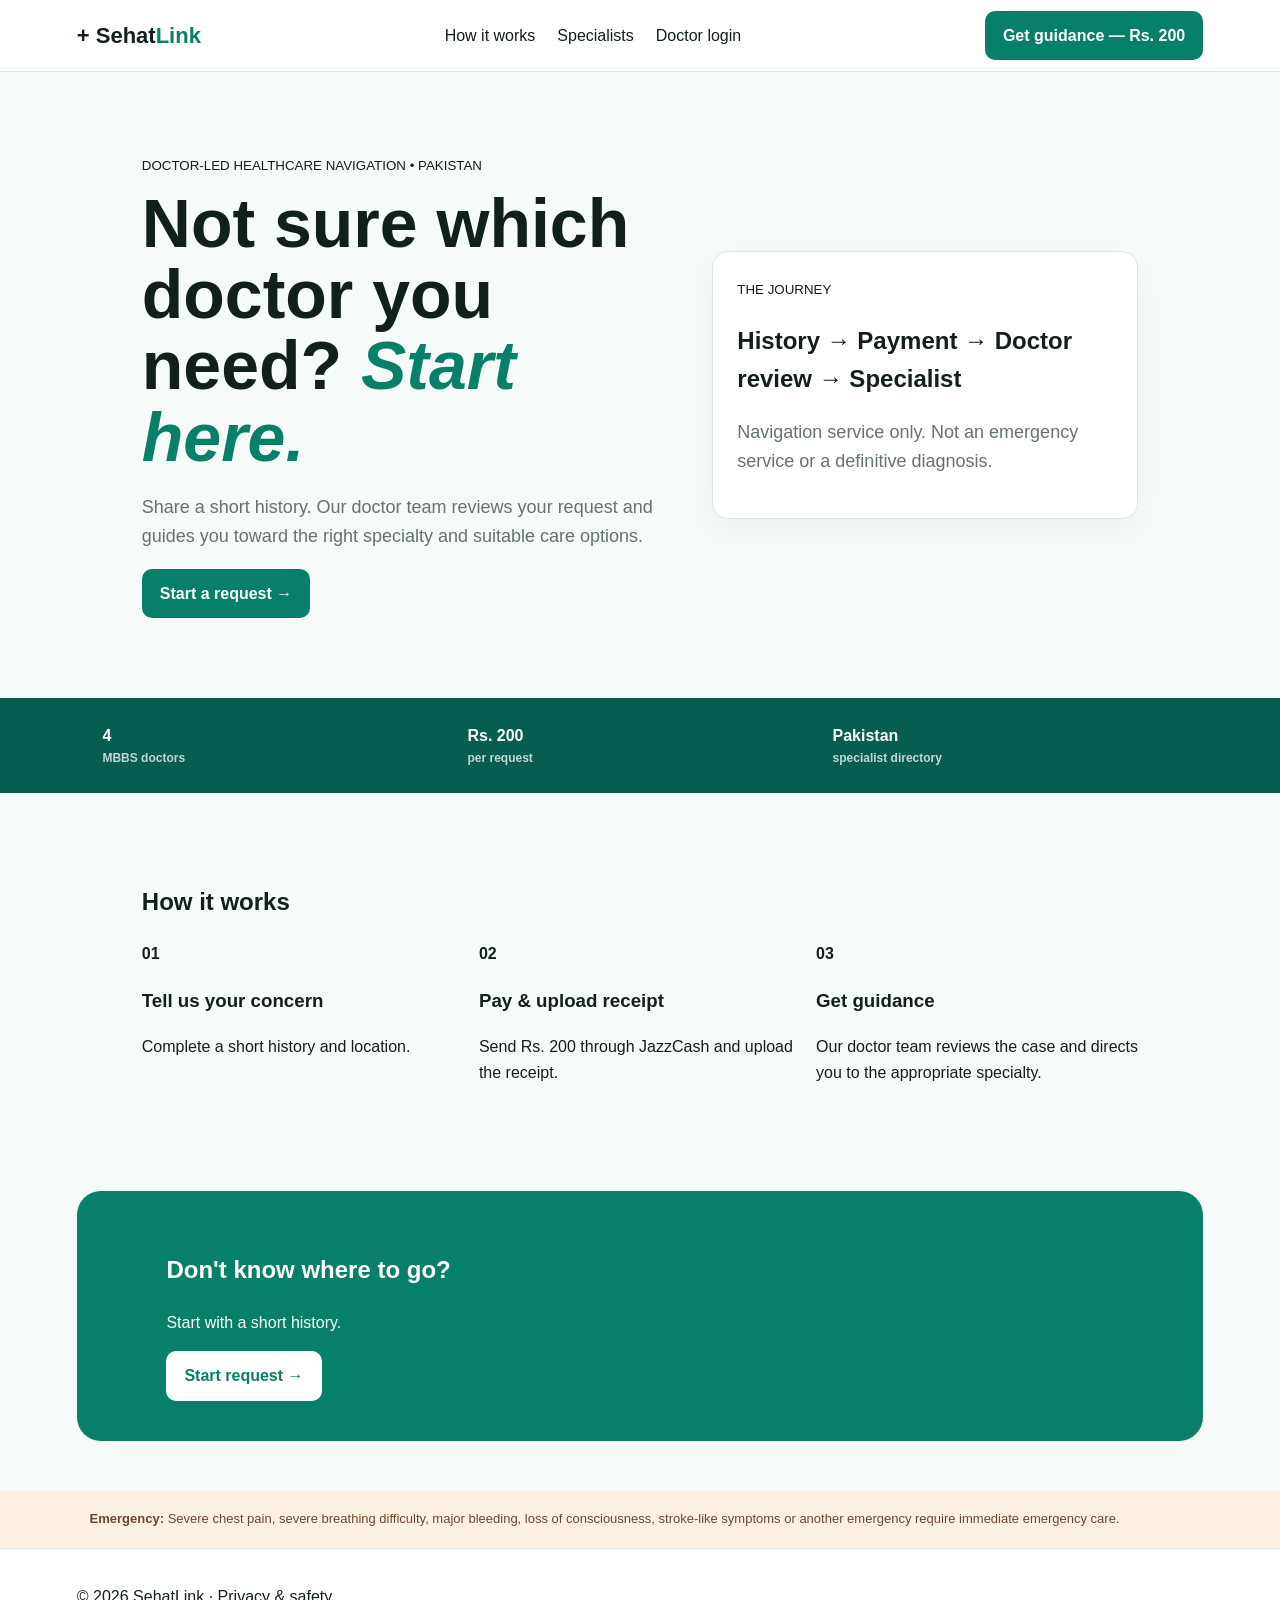
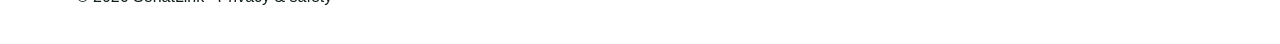
==== commit 8c2a1a2e: "Add files via upload" ====
--- a/index.html
+++ b/index.html
@@ -1,9 +1,8 @@
-<!doctype html><html><head><meta charset="utf-8"><meta name="viewport" content="width=device-width,initial-scale=1"><title>SehatLink Pakistan</title><link rel="stylesheet" href="styles.css"></head><body>
-<header><a class="logo" href="index.html">+ Sehat<span>Link</span></a><nav><a href="#how">How it works</a><a href="specialists.html">Specialists</a><a href="doctor-login.html">Doctor login</a></nav><a class="btn" href="request.html">Start — Rs. 200</a></header>
-<main><section class="hero"><div><small>DOCTOR-LED HEALTHCARE NAVIGATION • PAKISTAN</small><h1>Don't know which doctor to see? <em>Start here.</em></h1><p>Tell our team what you're experiencing. We help you identify the appropriate specialty and find suitable care near your location.</p><a class="btn" href="request.html">Start a request →</a></div><div class="card"><small>SAMPLE JOURNEY</small><h2>Short history → Doctor review → Specialty → Nearby care</h2><p>Navigation service, not a definitive diagnosis or emergency service.</p></div></section>
-<section class="stats"><b>4 <small>MBBS doctors</small></b><b>Rs. 200 <small>per request</small></b><b>Pakistan <small>location-aware</small></b></section>
-<section id="how" class="section"><small>HOW IT WORKS</small><h2>One clear next step.</h2><div class="grid3"><article><b>01</b><h3>Submit your story</h3><p>Short history, location and contact details.</p></article><article><b>02</b><h3>We review</h3><p>A doctor reviews it and can ask follow-up questions.</p></article><article><b>03</b><h3>Get direction</h3><p>We guide you to the appropriate specialty and nearby options.</p></article></div></section>
-<section class="section cream"><small>STARTING DIRECTORY</small><h2>Common specialties</h2><div class="chips"><span>Internal Medicine</span><span>Cardiology</span><span>Gastroenterology</span><span>Dermatology</span><span>ENT</span><span>Orthopedics</span><span>Gynecology</span><span>Pediatrics</span><span>Neurology</span></div></section>
-<section class="cta"><h2>Not sure where to go?</h2><p>Start with a short history and let our team guide the next step.</p><a class="btn white" href="request.html">Get guidance →</a></section>
-<div class="alert"><b>Emergency:</b> For severe chest pain, breathing difficulty, major bleeding, loss of consciousness, stroke-like symptoms or another emergency, seek emergency care immediately.</div></main>
-<footer>© 2026 SehatLink • <a href="privacy.html">Privacy & safety</a></footer></body></html>+<!doctype html><html><head><meta charset="utf-8"><meta name="viewport" content="width=device-width,initial-scale=1"><title>SehatLink Pakistan</title><link rel="stylesheet" href="styles.css"></head>
+<body><header><a class="logo" href="index.html">+ Sehat<span>Link</span></a><nav><a href="how-it-works.html">How it works</a><a href="specialists.html">Specialists</a><a href="doctor-login.html">Doctor login</a></nav><a class="btn" href="request.html">Get guidance — Rs. 200</a></header>
+<main><section class="hero"><div><small>DOCTOR-LED HEALTHCARE NAVIGATION • PAKISTAN</small><h1>Not sure which doctor you need? <em>Start here.</em></h1><p>Share a short history. Our doctor team reviews your request and guides you toward the right specialty and suitable care options.</p><a class="btn" href="request.html">Start a request →</a></div><div class="card"><small>THE JOURNEY</small><h2>History → Payment → Doctor review → Specialist</h2><p>Navigation service only. Not an emergency service or a definitive diagnosis.</p></div></section>
+<section class="stats"><b>4<small>MBBS doctors</small></b><b>Rs. 200<small>per request</small></b><b>Pakistan<small>specialist directory</small></b></section>
+<section class="section"><h2>How it works</h2><div class="grid3"><article><b>01</b><h3>Tell us your concern</h3><p>Complete a short history and location.</p></article><article><b>02</b><h3>Pay & upload receipt</h3><p>Send Rs. 200 through JazzCash and upload the receipt.</p></article><article><b>03</b><h3>Get guidance</h3><p>Our doctor team reviews the case and directs you to the appropriate specialty.</p></article></div></section>
+<section class="cta"><h2>Don't know where to go?</h2><p>Start with a short history.</p><a class="btn white" href="request.html">Start request →</a></section>
+<div class="alert"><b>Emergency:</b> Severe chest pain, severe breathing difficulty, major bleeding, loss of consciousness, stroke-like symptoms or another emergency require immediate emergency care.</div></main>
+<footer>© 2026 SehatLink · <a href="privacy.html">Privacy & safety</a></footer></body></html>
--- a/styles.css
+++ b/styles.css
@@ -1 +1 @@
-*{box-sizing:border-box}body{margin:0;background:#f6faf8;color:#12201d;font:16px Arial,sans-serif;line-height:1.6}a{text-decoration:none;color:inherit}header{height:72px;padding:0 6%;display:flex;align-items:center;justify-content:space-between;background:#fff;border-bottom:1px solid #dce7e2;position:sticky;top:0;z-index:5}.logo{font-size:22px;font-weight:800}.logo b{background:#087f68;color:#fff;border-radius:8px;padding:3px 9px;margin-right:5px}.logo span{color:#087f68}nav{display:flex;gap:25px;font-size:14px}.btn{display:inline-block;background:#087f68;color:#fff;padding:12px 18px;border-radius:10px;font-weight:700;border:0;cursor:pointer}.white{background:#fff;color:#087f68}.small{padding:9px 13px;font-size:13px}.hero{max-width:1150px;margin:auto;padding:90px 6%;display:grid;grid-template-columns:1.1fr .9fr;gap:60px;align-items:center}.hero h1,.formpage h1{font-size:clamp(42px,6vw,70px);line-height:1.04;margin:10px 0 20px}.hero h1 em{color:#087f68;font-style:normal}.hero p{font-size:18px;color:#65736f}.hero small,.section>small,.formpage>small{color:#087f68;font-weight:800;letter-spacing:1.5px}.card,.grid3 article,.team article,.cards article,form,.result,.cases,.metrics b{background:#fff;border:1px solid #dce7e2;border-radius:16px;padding:25px;box-shadow:0 10px 30px #12201d0b}.card h2{font-size:27px}.stats{display:grid;grid-template-columns:repeat(3,1fr);background:#075e50;color:#fff;padding:25px 8%;gap:20px}.stats b{font-size:23px}.stats small{display:block;font-size:12px;opacity:.75}.section{max-width:1150px;margin:auto;padding:90px 6%}.section h2{font-size:44px;margin:10px 0 35px}.grid3{display:grid;grid-template-columns:repeat(3,1fr);gap:15px}.grid3 article b{color:#087f68}.cream{max-width:none;background:#efede5;padding-left:8%;padding-right:8%}.chips{display:flex;gap:10px;flex-wrap:wrap}.chips span{background:#fff;border:1px solid #dce7e2;padding:10px 14px;border-radius:99px}.cta{margin:20px 6% 50px;background:#087f68;color:#fff;padding:45px 7%;border-radius:25px}.cta h2{font-size:40px;margin:0}.alert{background:#fff0e4;padding:22px 8%;font-size:13px;color:#70462e}footer{padding:35px 6%;background:#fff;border-top:1px solid #dce7e2}.formpage{max-width:900px;margin:auto;padding:65px 6%}.formpage>p{color:#65736f}.grid2{display:grid;grid-template-columns:1fr 1fr;gap:15px}form h2{margin-top:0;border-top:1px solid #dce7e2;padding-top:25px}label{display:block;font-size:13px;font-weight:700;margin:14px 0}input,select,textarea{width:100%;margin-top:6px;padding:12px;border:1px solid #ccd9d4;border-radius:9px;font:inherit;background:#fbfdfc}.check{font-weight:400;color:#65736f}.check input{width:auto}.fee{background:#e3f3ed;padding:18px;border-radius:12px;margin:20px 0}.full{width:100%}.tiny{font-size:11px;text-align:center;color:#65736f}.hidden{display:none}.result{margin-top:20px}.metrics{display:grid;grid-template-columns:repeat(4,1fr);gap:12px;margin:25px 0}.metrics b{font-size:28px}.metrics small{display:block;font-size:9px;color:#65736f}.board{display:grid;grid-template-columns:1fr 1.2fr;gap:15px}.cases button{display:block;width:100%;padding:16px;border:0;border-top:1px solid #dce7e2;background:#fff;text-align:left;cursor:pointer}.demo{background:#fff0e4;color:#87552e;padding:5px 8px;border-radius:99px;font-size:10px;font-weight:800}.login{min-height:90vh;display:grid;place-items:center;padding:30px}.cards article h3{margin-top:0}.cards{margin-top:25px}@media(max-width:800px){nav{display:none}.hero,.board{grid-template-columns:1fr}.grid3,.grid2,.metrics{grid-template-columns:1fr}.stats{grid-template-columns:1fr}.hero{padding-top:55px}.section h2{font-size:34px}.cta{margin:10px 4% 35px}.formpage{padding:50px 5%}}+*{box-sizing:border-box}body{margin:0;background:#f6faf8;color:#12201d;font:16px Arial,sans-serif;line-height:1.6}a{text-decoration:none;color:inherit}header{height:72px;padding:0 6%;display:flex;align-items:center;justify-content:space-between;background:#fff;border-bottom:1px solid #dce7e2;position:sticky;top:0;z-index:5}.logo{font-size:22px;font-weight:800}.logo span{color:#087f68}nav{display:flex;gap:22px}.btn{display:inline-block;background:#087f68;color:#fff;padding:12px 18px;border-radius:10px;font-weight:700;border:0;cursor:pointer}.btn.secondary{background:#e4f2ed;color:#075e50}.hero{max-width:1150px;margin:auto;padding:80px 6%;display:grid;grid-template-columns:1.1fr .9fr;gap:50px;align-items:center}.hero h1,.formpage h1{font-size:clamp(40px,6vw,68px);line-height:1.05;margin:10px 0 20px}.hero em{color:#087f68}.hero p{font-size:18px;color:#65736f}.card,form,.case,.directory-card{background:#fff;border:1px solid #dce7e2;border-radius:16px;padding:24px;box-shadow:0 10px 30px #12201d0b}.stats{display:grid;grid-template-columns:repeat(3,1fr);background:#075e50;color:#fff;padding:25px 8%;gap:20px}.stats small{display:block;font-size:12px;opacity:.75}.section,.formpage,.dashboard{max-width:1150px;margin:auto;padding:70px 6%}.grid3{display:grid;grid-template-columns:repeat(3,1fr);gap:15px}.grid2{display:grid;grid-template-columns:1fr 1fr;gap:15px}.cta{margin:20px 6% 50px;background:#087f68;color:#fff;padding:40px 7%;border-radius:24px}.white{background:#fff;color:#087f68}.alert{background:#fff0e4;padding:18px 7%;color:#70462e;font-size:13px}.formpage>p{color:#65736f}label{display:block;font-size:13px;font-weight:700;margin:14px 0}input,select,textarea{width:100%;margin-top:6px;padding:12px;border:1px solid #ccd9d4;border-radius:9px;font:inherit}.check{font-weight:400;color:#65736f}.check input{width:auto}.fee{background:#e3f3ed;border-radius:12px;padding:18px;margin:20px 0}.payment-box{background:#fff;border:2px solid #087f68;border-radius:16px;padding:22px;margin:20px 0}.jazz{font-size:24px;font-weight:800;color:#087f68}.tiny{font-size:12px;color:#65736f}.full{width:100%}.hidden{display:none}.case-grid{display:grid;grid-template-columns:repeat(2,1fr);gap:15px}.case h3{margin-top:0}.status{display:inline-block;padding:4px 9px;border-radius:99px;background:#e4f2ed;font-size:11px;font-weight:800}.directory-card small{color:#087f68}.login{min-height:90vh;display:grid;place-items:center;padding:30px}.login .card{width:min(500px,100%)}footer{padding:35px 6%;background:#fff;border-top:1px solid #dce7e2}@media(max-width:800px){nav{display:none}.hero,.grid2,.grid3,.case-grid,.stats{grid-template-columns:1fr}.hero{padding-top:50px}.fee{display:block}}
